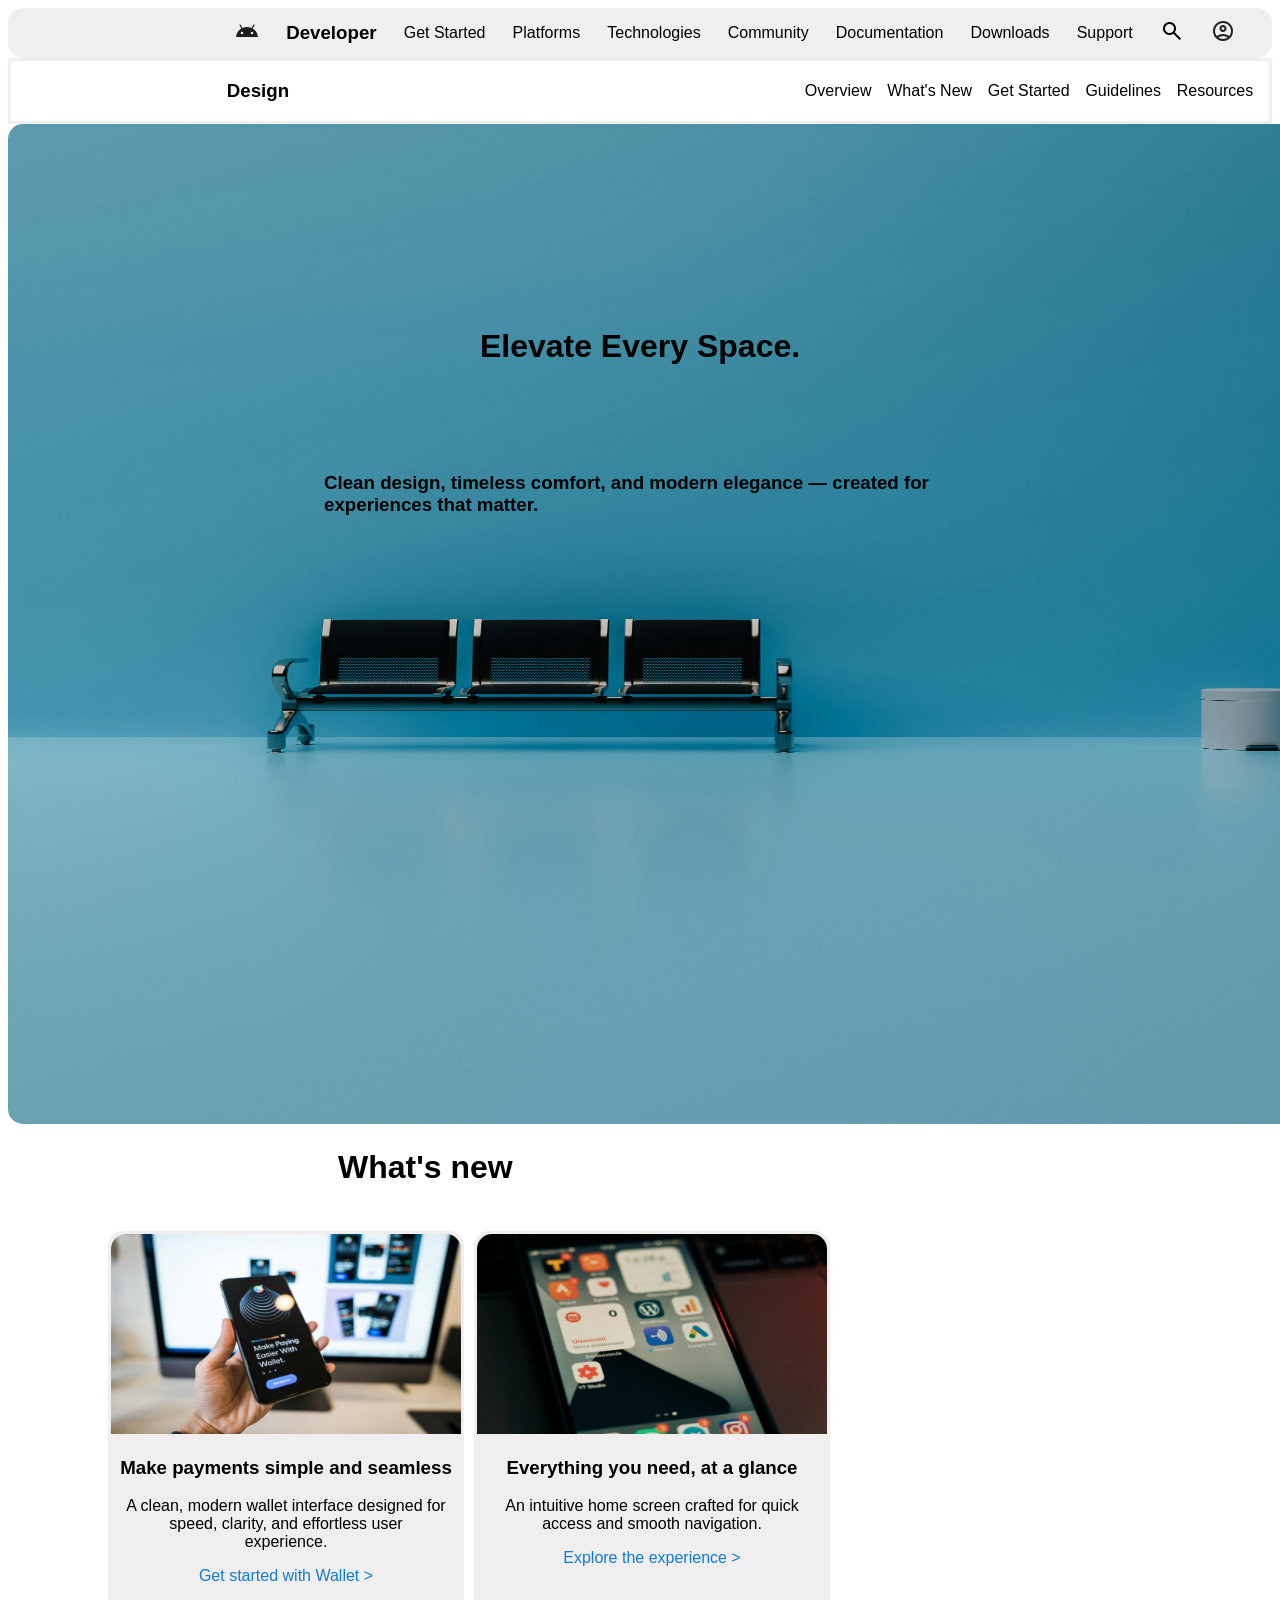
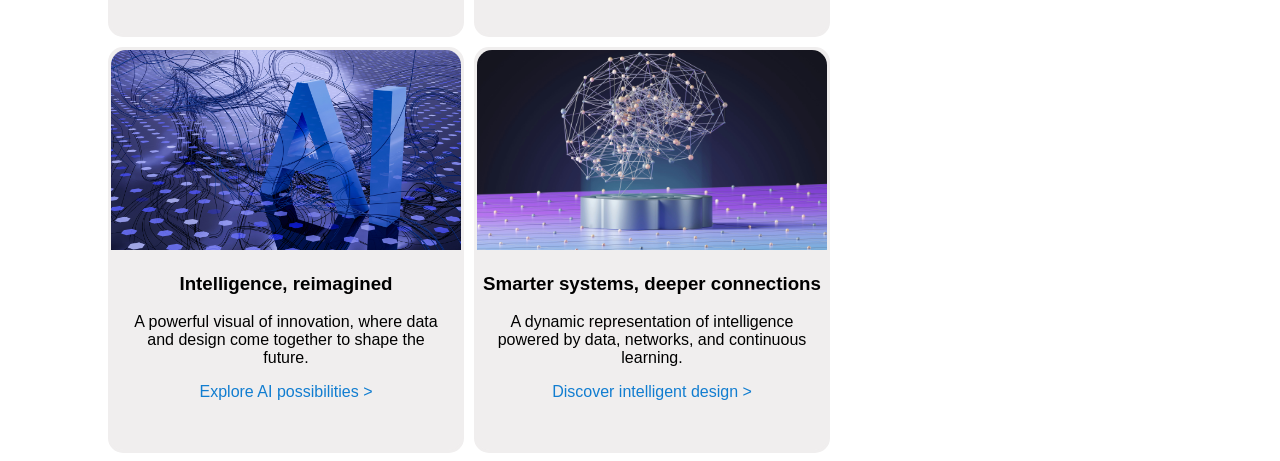
==== index.html @ dabdf456 "Rename aditya_project.html to index.html" ====
<!DOCTYPE html>
<html lang="en">
<head>
    <meta charset="UTF-8">
    <meta name="viewport" content="width=device-width, initial-scale=1.0">
    <title>website project</title>
    <link rel="stylesheet" href="https://fonts.googleapis.com/css2?family=Material+Symbols+Outlined:opsz,wght,FILL,GRAD@20..48,100..700,0..1,-50..200&icon_names=search&icon_names=account_circle" />
    <link rel="stylesheet" href="aditya_project.css">
</head>
<body>
    <div class="whole_content">
    <div id="outside">
        <div class="icon upper"><svg xmlns="http://www.w3.org/2000/svg" height="24px" viewBox="0 -960 960 960" width="24px" fill="#1f1f1f"><path d="M40-240q9-107 65.5-197T256-580l-74-128q-6-9-3-19t13-15q8-5 18-2t16 12l74 128q86-36 180-36t180 36l74-128q6-9 16-12t18 2q10 5 13 15t-3 19l-74 128q94 53 150.5 143T920-240H40Zm275.5-124.5Q330-379 330-400t-14.5-35.5Q301-450 280-450t-35.5 14.5Q230-421 230-400t14.5 35.5Q259-350 280-350t35.5-14.5Zm400 0Q730-379 730-400t-14.5-35.5Q701-450 680-450t-35.5 14.5Q630-421 630-400t14.5 35.5Q659-350 680-350t35.5-14.5Z"/></svg></div>
        <div class="upper dev"><h3>Developer</h3></div>
        <div class="upper icon">Get Started</div>
        <div class="upper icon">Platforms</div>
        <div class="upper icon">Technologies</div>
        <div class="upper icon">Community</div>
        <div class="upper icon">Documentation</div>
        <div class="upper icon">Downloads</div>
        <div class="upper icon">Support</div>
        <div class="upper"><span class="material-symbols-outlined">search</span></div>
        <input type="checkbox" id="check">
        <label for="check">
        <div class="upper profile"><svg xmlns="http://www.w3.org/2000/svg" height="24px" viewBox="0 -960 960 960" width="24px" fill="#1f1f1f"><path d="M234-276q51-39 114-61.5T480-360q69 0 132 22.5T726-276q35-41 54.5-93T800-480q0-133-93.5-226.5T480-800q-133 0-226.5 93.5T160-480q0 59 19.5 111t54.5 93Zm146.5-204.5Q340-521 340-580t40.5-99.5Q421-720 480-720t99.5 40.5Q620-639 620-580t-40.5 99.5Q539-440 480-440t-99.5-40.5ZM480-80q-83 0-156-31.5T197-197q-54-54-85.5-127T80-480q0-83 31.5-156T197-763q54-54 127-85.5T480-880q83 0 156 31.5T763-763q54 54 85.5 127T880-480q0 83-31.5 156T763-197q-54 54-127 85.5T480-80Zm100-95.5q47-15.5 86-44.5-39-29-86-44.5T480-280q-53 0-100 15.5T294-220q39 29 86 44.5T480-160q53 0 100-15.5ZM523-537q17-17 17-43t-17-43q-17-17-43-17t-43 17q-17 17-17 43t17 43q17 17 43 17t43-17Zm-43-43Zm0 360Z"/></svg></div></label>
               <div class="account">
                <div class="user">
                <div><svg xmlns="http://www.w3.org/2000/svg" height="24px" viewBox="0 -960 960 960" width="24px" fill="#1f1f1f"><path d="M234-276q51-39 114-61.5T480-360q69 0 132 22.5T726-276q35-41 54.5-93T800-480q0-133-93.5-226.5T480-800q-133 0-226.5 93.5T160-480q0 59 19.5 111t54.5 93Zm146.5-204.5Q340-521 340-580t40.5-99.5Q421-720 480-720t99.5 40.5Q620-639 620-580t-40.5 99.5Q539-440 480-440t-99.5-40.5ZM480-80q-83 0-156-31.5T197-197q-54-54-85.5-127T80-480q0-83 31.5-156T197-763q54-54 127-85.5T480-880q83 0 156 31.5T763-763q54 54 85.5 127T880-480q0 83-31.5 156T763-197q-54 54-127 85.5T480-80Zm100-95.5q47-15.5 86-44.5-39-29-86-44.5T480-280q-53 0-100 15.5T294-220q39 29 86 44.5T480-160q53 0 100-15.5ZM523-537q17-17 17-43t-17-43q-17-17-43-17t-43 17q-17 17-17 43t17 43q17 17 43 17t43-17Zm-43-43Zm0 360Z"/></svg></div>
                <div>Aditya</div>
                <label for="check">
                <div class="profile"><svg xmlns="http://www.w3.org/2000/svg" height="24px" viewBox="0 -960 960 960" width="24px" fill="#1f1f1f"><path d="m256-200-56-56 224-224-224-224 56-56 224 224 224-224 56 56-224 224 224 224-56 56-224-224-224 224Z"/></svg></div></label>
                </div>
                <div class="userid">@Aditya_2xxx</div>
                <div class="account_view">View your account</div>
                <hr>
                <div class="andriod page_account">
                <div class="andriod_logo"><svg xmlns="http://www.w3.org/2000/svg" height="24px" viewBox="0 -960 960 960" width="24px" fill="#1f1f1f"><path d="M40-240q9-107 65.5-197T256-580l-74-128q-6-9-3-19t13-15q8-5 18-2t16 12l74 128q86-36 180-36t180 36l74-128q6-9 16-12t18 2q10 5 13 15t-3 19l-74 128q94 53 150.5 143T920-240H40Zm275.5-124.5Q330-379 330-400t-14.5-35.5Q301-450 280-450t-35.5 14.5Q230-421 230-400t14.5 35.5Q259-350 280-350t35.5-14.5Zm400 0Q730-379 730-400t-14.5-35.5Q701-450 680-450t-35.5 14.5Q630-421 630-400t14.5 35.5Q659-350 680-350t35.5-14.5Z"/></svg></div>
                <div>Andriod</div>
                </div>
                <div class="switch page_account">
                <div><svg xmlns="http://www.w3.org/2000/svg" height="24px" viewBox="0 -960 960 960" width="24px" fill="#1f1f1f"><path d="M645-555q35-35 35-85t-35-85q-35-35-85-35t-85 35q-35 35-35 85t35 85q35 35 85 35t85-35ZM320-330q45-53 108-81.5T560-440q69 0 132 28.5T800-330v-470H320v470Zm0 90q-33 0-56.5-23.5T240-320v-480q0-33 23.5-56.5T320-880h480q33 0 56.5 23.5T880-800v480q0 33-23.5 56.5T800-240H320ZM160-80q-33 0-56.5-23.5T80-160v-560h80v560h560v80H160Zm371.5-531.5Q520-623 520-640t11.5-28.5Q543-680 560-680t28.5 11.5Q600-657 600-640t-11.5 28.5Q577-600 560-600t-28.5-11.5ZM428-320h264q-29-20-63-30t-69-10q-35 0-69 10t-63 30Zm132-245Z"/></svg></div>
                <div>Switch account</div>
                </div>
                <div class="sign page_account">
                <div><svg xmlns="http://www.w3.org/2000/svg" height="24px" viewBox="0 -960 960 960" width="24px" fill="#1f1f1f"><path d="M200-120q-33 0-56.5-23.5T120-200v-560q0-33 23.5-56.5T200-840h280v80H200v560h280v80H200Zm440-160-55-58 102-102H360v-80h327L585-622l55-58 200 200-200 200Z"/></svg></div>
                <div>Sign out</div>
                </div>
                <hr>
                <div class="setting page_account">
                <div><svg xmlns="http://www.w3.org/2000/svg" height="24px" viewBox="0 -960 960 960" width="24px" fill="#1f1f1f"><path d="m370-80-16-128q-13-5-24.5-12T307-235l-119 50L78-375l103-78q-1-7-1-13.5v-27q0-6.5 1-13.5L78-585l110-190 119 50q11-8 23-15t24-12l16-128h220l16 128q13 5 24.5 12t22.5 15l119-50 110 190-103 78q1 7 1 13.5v27q0 6.5-2 13.5l103 78-110 190-118-50q-11 8-23 15t-24 12L590-80H370Zm70-80h79l14-106q31-8 57.5-23.5T639-327l99 41 39-68-86-65q5-14 7-29.5t2-31.5q0-16-2-31.5t-7-29.5l86-65-39-68-99 42q-22-23-48.5-38.5T533-694l-13-106h-79l-14 106q-31 8-57.5 23.5T321-633l-99-41-39 68 86 64q-5 15-7 30t-2 32q0 16 2 31t7 30l-86 65 39 68 99-42q22 23 48.5 38.5T427-266l13 106Zm42-180q58 0 99-41t41-99q0-58-41-99t-99-41q-59 0-99.5 41T342-480q0 58 40.5 99t99.5 41Zm-2-140Z"/></svg></div>
                <div>Setting</div>
                </div>
                <div class="appearance page_account">
                <div><svg xmlns="http://www.w3.org/2000/svg" height="24px" viewBox="0 -960 960 960" width="24px" fill="#1f1f1f"><path d="M440-760v-160h80v160h-80Zm266 110-56-56 113-114 56 57-113 113Zm54 210v-80h160v80H760Zm3 299L650-254l56-56 114 112-57 57ZM254-650 141-763l57-57 112 114-56 56Zm-14 450h180q25 0 42.5-17.5T480-260q0-25-17-42.5T421-320h-51l-20-48q-14-33-44-52.5T240-440q-50 0-85 35t-35 85q0 50 35 85t85 35Zm0 80q-83 0-141.5-58.5T40-320q0-83 58.5-141.5T240-520q60 0 109.5 32.5T423-400q58 0 97.5 43T560-254q-2 57-42.5 95.5T420-120H240Zm320-134q-5-20-10-39t-10-39q45-19 72.5-59t27.5-89q0-66-47-113t-113-47q-60 0-105 39t-53 99q-20-5-41-9t-41-9q14-88 82.5-144T480-720q100 0 170 70t70 170q0 77-44 138.5T560-254Zm-79-226Z"/></svg></div>
                <div>Appearance (Light / Dark)</div>
                </div>
                <div class="language page_account">
                <div><svg xmlns="http://www.w3.org/2000/svg" height="24px" viewBox="0 -960 960 960" width="24px" fill="#1f1f1f"><path d="M325-111.5q-73-31.5-127.5-86t-86-127.5Q80-398 80-480.5t31.5-155q31.5-72.5 86-127t127.5-86Q398-880 480.5-880t155 31.5q72.5 31.5 127 86t86 127Q880-563 880-480.5T848.5-325q-31.5 73-86 127.5t-127 86Q563-80 480.5-80T325-111.5ZM480-162q26-36 45-75t31-83H404q12 44 31 83t45 75Zm-104-16q-18-33-31.5-68.5T322-320H204q29 50 72.5 87t99.5 55Zm208 0q56-18 99.5-55t72.5-87H638q-9 38-22.5 73.5T584-178ZM170-400h136q-3-20-4.5-39.5T300-480q0-21 1.5-40.5T306-560H170q-5 20-7.5 39.5T160-480q0 21 2.5 40.5T170-400Zm216 0h188q3-20 4.5-39.5T580-480q0-21-1.5-40.5T574-560H386q-3 20-4.5 39.5T380-480q0 21 1.5 40.5T386-400Zm268 0h136q5-20 7.5-39.5T800-480q0-21-2.5-40.5T790-560H654q3 20 4.5 39.5T660-480q0 21-1.5 40.5T654-400Zm-16-240h118q-29-50-72.5-87T584-782q18 33 31.5 68.5T638-640Zm-234 0h152q-12-44-31-83t-45-75q-26 36-45 75t-31 83Zm-200 0h118q9-38 22.5-73.5T376-782q-56 18-99.5 55T204-640Z"/></svg></div>
                <div>Language</div>
                </div>
                <hr>
                <div class="device page_account">
                <div><svg xmlns="http://www.w3.org/2000/svg" height="24px" viewBox="0 -960 960 960" width="24px" fill="#1f1f1f"><path d="M200-520v-40q0-72 32.5-131.5T320-789l-75-75 35-36 85 85q26-12 55.5-18.5T480-840q30 0 59.5 6.5T595-815l85-85 35 36-75 75q55 38 87.5 97.5T760-560v40H200Zm428.5-91.5Q640-623 640-640t-11.5-28.5Q617-680 600-680t-28.5 11.5Q560-657 560-640t11.5 28.5Q583-600 600-600t28.5-11.5Zm-240 0Q400-623 400-640t-11.5-28.5Q377-680 360-680t-28.5 11.5Q320-657 320-640t11.5 28.5Q343-600 360-600t28.5-11.5Zm-107 490Q200-203 200-320v-160h560v160q0 117-81.5 198.5T480-40q-117 0-198.5-81.5Z"/></svg></div>
                <div>My device</div>
                </div>
                <div class="cloud page_account">
                <div><svg xmlns="http://www.w3.org/2000/svg" height="24px" viewBox="0 -960 960 960" width="24px" fill="#1f1f1f"><path d="M260-160q-91 0-155.5-63T40-377q0-78 47-139t123-78q25-92 100-149t170-57q117 0 198.5 81.5T760-520q69 8 114.5 59.5T920-340q0 75-52.5 127.5T740-160H260Zm0-80h480q42 0 71-29t29-71q0-42-29-71t-71-29h-60v-80q0-83-58.5-141.5T480-720q-83 0-141.5 58.5T280-520h-20q-58 0-99 41t-41 99q0 58 41 99t99 41Zm220-240Z"/></svg></div>
                <div>icloud</div>
                </div>
                <div class="sync page_account">
                <div><svg xmlns="http://www.w3.org/2000/svg" height="24px" viewBox="0 -960 960 960" width="24px" fill="#1f1f1f"><path d="M160-160v-80h110l-16-14q-52-46-73-105t-21-119q0-111 66.5-197.5T400-790v84q-72 26-116 88.5T240-478q0 45 17 87.5t53 78.5l10 10v-98h80v240H160Zm400-10v-84q72-26 116-88.5T720-482q0-45-17-87.5T650-648l-10-10v98h-80v-240h240v80H690l16 14q49 49 71.5 106.5T800-482q0 111-66.5 197.5T560-170Z"/></svg></div>
                <div>Sync & Backup</div>
                </div>
                <div class="cart page_account">
                <div><svg xmlns="http://www.w3.org/2000/svg" height="24px" viewBox="0 -960 960 960" width="24px" fill="#1f1f1f"><path d="M440-600v-120H320v-80h120v-120h80v120h120v80H520v120h-80ZM223.5-103.5Q200-127 200-160t23.5-56.5Q247-240 280-240t56.5 23.5Q360-193 360-160t-23.5 56.5Q313-80 280-80t-56.5-23.5Zm400 0Q600-127 600-160t23.5-56.5Q647-240 680-240t56.5 23.5Q760-193 760-160t-23.5 56.5Q713-80 680-80t-56.5-23.5ZM40-800v-80h131l170 360h280l156-280h91L692-482q-11 20-29.5 31T622-440H324l-44 80h480v80H280q-45 0-68.5-39t-1.5-79l54-98-144-304H40Z"/></svg></div>
                <div>Add Shopping Cart</div>
                </div>
                <div class="accessibility page_account">
                <div><svg xmlns="http://www.w3.org/2000/svg" height="24px" viewBox="0 -960 960 960" width="24px" fill="#1f1f1f"><path d="M423.5-743.5Q400-767 400-800t23.5-56.5Q447-880 480-880t56.5 23.5Q560-833 560-800t-23.5 56.5Q513-720 480-720t-56.5-23.5ZM360-80v-520q-60-5-122-15t-118-25l20-80q78 21 166 30.5t174 9.5q86 0 174-9.5T820-720l20 80q-56 15-118 25t-122 15v520h-80v-240h-80v240h-80Z"/></svg></div>
                <div>Accessibility</div>
                </div>
                <div class="contact page_account">
                <div><svg xmlns="http://www.w3.org/2000/svg" height="24px" viewBox="0 -960 960 960" width="24px" fill="#1f1f1f"><path d="m480-80-10-120h-10q-142 0-241-99t-99-241q0-142 99-241t241-99q71 0 132.5 26.5t108 73q46.5 46.5 73 108T800-540q0 75-24.5 144t-67 128q-42.5 59-101 107T480-80Zm80-146q71-60 115.5-140.5T720-540q0-109-75.5-184.5T460-800q-109 0-184.5 75.5T200-540q0 109 75.5 184.5T460-280h100v54Zm-72-107q12-12 12-29t-12-29q-12-12-29-12t-29 12q-12 12-12 29t12 29q12 12 29 12t29-12Zm-58-115h60q0-30 6-42t38-44q18-18 30-39t12-45q0-51-34.5-76.5T460-720q-44 0-74 24.5T344-636l56 22q5-17 19-33.5t41-16.5q27 0 40.5 15t13.5 33q0 17-10 30.5T480-558q-35 30-42.5 47.5T430-448Zm30-65Z"/></svg></div>
                <div>Contact Support</div>
                </div>
               </div>
    </div>
    <div id="outside_first">
        <div class="lower design"><h3 class="heading1">Design</h3></div>
        <div class="lower lower2">Overview</div>
        <div class="lower lower2">What's New</div>
        <div class="lower lower2">Get Started</div>
        <div class="lower lower2">Guidelines</div>
        <div class="lower lower2">Resources</div>
    </div>
    <div id="first_page">
        <img src="ak7.jpg" alt="features image" height="1000px" width="1500px" class="iimag">
        <h1 class="main_page main_page1">Elevate Every Space.</h1>
        <h3 class="main_page main_page2">Clean design, timeless comfort, and modern elegance — created for experiences that matter.</h3>
    </div>
    <div><h1 class="outside_sec">What's new</h1></div>
    <div id="outside_third">
        <div class="card1 card">
            <img class="card_image" src="ak6.jpg" alt="featuresimage" height="200px" width="350px">
            <h3  class="card_head">Make payments simple and seamless</h3>
            <p class="card_detail">A clean, modern wallet interface designed for speed, clarity, and effortless user experience.</p>
            <p class="card_going">Get started with Wallet ></p>
        </div>
        <div class="card2 card">
            <img class="card_image" src="ak5.jpg" alt="featuresimage" height="200px" width="350px">
            <h3  class="card_head">Everything you need, at a glance</h3>
            <p class="card_detail">An intuitive home screen crafted for quick access and smooth navigation.</p>
            <p class="card_going">Explore the experience ></p>
        </div>
        <div class="card3 card">
            <img class="card_image" src="ak11.jpg" alt="featuresimage" height="200px" width="350px">
            <h3 class="card_head">Intelligence, reimagined</h3>
            <p class="card_detail">A powerful visual of innovation, where data and design come together to shape the future.</p>
            <p class="card_going">Explore AI possibilities ></p>
        </div>
        <div class="card4 card">
            <img class="card_image" src="ak9.jpg" alt="featuresimage" height="200px" width="350px">
            <h3 class="card_head">Smarter systems, deeper connections</h3>
            <p class="card_detail">A dynamic representation of intelligence powered by data, networks, and continuous learning.</p>
            <p class="card_going">Discover intelligent design ></p>
        </div>
    </div>
</body>
</html>
---- aditya_project.css ----
*{
    font-family: Arial, Helvetica, sans-serif;
}
#outside{
    display: flex;
    justify-content: space-evenly;
    align-items: center;
    background-color: rgb(240, 238, 238);
    padding: 0px 10px 0px 200px;
    border-radius: 15px;
    height: 50px;
    cursor: pointer;
}
#check{
    display: none;
}
.profile{
    cursor: pointer;
}
#outside_first{
    display: flex;
    justify-content: space-evenly;
    align-items: center;
    border: 3px solid rgb(240, 238, 238);
    height: 60px;
    padding-left: 200px;
    cursor: pointer;
}
.iimag{
    border-radius: 15px;
}
#first_page{
    position: relative;
}
.heading1{
    padding-right: 500px;
}
.outside_sec{
    font-family:'Lucida Sans', 'Lucida Sans Regular', 'Lucida Grande', 'Lucida Sans Unicode', Geneva, Verdana, sans-serif ;
    height: 60px; 
    padding-left: 330px;
}
#outside_third{
    padding-left: 380px;
    padding-right: 380px;
    display: flex;
    flex-wrap: wrap;
    justify-items: center
}
.card{
    border: 3px solid rgb(240, 238, 238);
    background-color: rgb(240, 238, 238);
    border-radius: 15px;
    height: 400px;
    width: 350px;
    transition: 0.7s ease-in;
}
.card1{
    margin-right: 5px;
    margin-bottom: 5px;
}
.card2{
    margin: 0px 10px 10px 0px;
    margin-left: 5px;
    margin-bottom: 5px;
}.card3{
    margin-right: 5px;
    margin-top: 5px;
}.card4{
    margin-left: 5px;
    margin-top: 5px;
}
.card_image{
    border-radius: 15px 15px 0px 0px;
}
.card_head{
    text-align: center;
}
.card_detail{
    text-align: center;
    padding-right: 15px;
    padding-left: 15px;
}
.card_going{
    text-align: center;
    color: rgb(17, 125, 208);
    font-weight:500;
    cursor:pointer;
    transition: 1s ease-in;
}
.upper{
    transition: 0.2s ease-in;
}
.lower{
    transition: 0.2s ease-in;
}
.main_page1{
    cursor: crosshair;
    transition: 0.2s ease-in;
    position: absolute;
    top: 20%;
    left: 50%;
    transform: translate(-50%, -50%);
}
.main_page2{
    cursor: crosshair;
    transition: 0.2s ease-in;
    position: absolute;
    top: 35%;
    left: 50%;
    transform: translate(-50%, -50%);
}
.card:hover{
    box-shadow: 0px 10px 20px black;  
}
.card_going:hover{
    zoom: 105%;
}
.upper:hover{
    text-decoration: underline; 
}
.lower:hover{
    font-size: 17px;
    text-decoration: underline;
}
.design:hover{
    text-decoration: none;
}
.account{
    height: 580px;
    width: 300px;
    background-color: white;
    border-radius: 5px;
    z-index: 2;
    position:fixed;
    top: 70px;
    right: -500px;
    transition: 0.7s ease-in;
}
#check:checked ~ .account{
    position: fixed;
    right :2px;
}
.user{
    display:flex;
    justify-content: space-between
    
}
.user_icon{
    position: absolute;
    left: 50px;
}
.userid{
    text-align: center;
}
.account_view{
    text-align: center;
    color: rgb(17, 125, 208);
}
.page_account{
    display: flex;
    padding-bottom: 10px;
}
.account_view:hover{
    text-decoration: underline;
}
.page_account:hover{
    text-decoration: underline;
}
@media(max-width:1090px){
    #outside{
        padding: 0px 0px 0px 0px;
    }
}
@media(max-width:800px){
    .icon{
        display:none;
    }
}
@media(max-width:1200px){
    .heading1{
    padding-right: 300px;
}
}
@media(max-width:1060px){
    .heading1{
    padding-right: 30px;
}
}
@media(max-width:850px){
    #outside_first{
        padding-left: 0px;
    }
}
@media(max-width:850px){
    .lower2{
        display: none;
    }
}
@media(max-width:820px){
    .outside_sec{
    padding-left: 50px;
}
}
@media(max-width:1300px){
    #outside_third{
    padding-left: 100px;
    padding-right: 100px;
    }
}
@media(max-width:965px){
    #outside_third{
    padding-left: 20px;
    padding-right: 20px;
    }
}
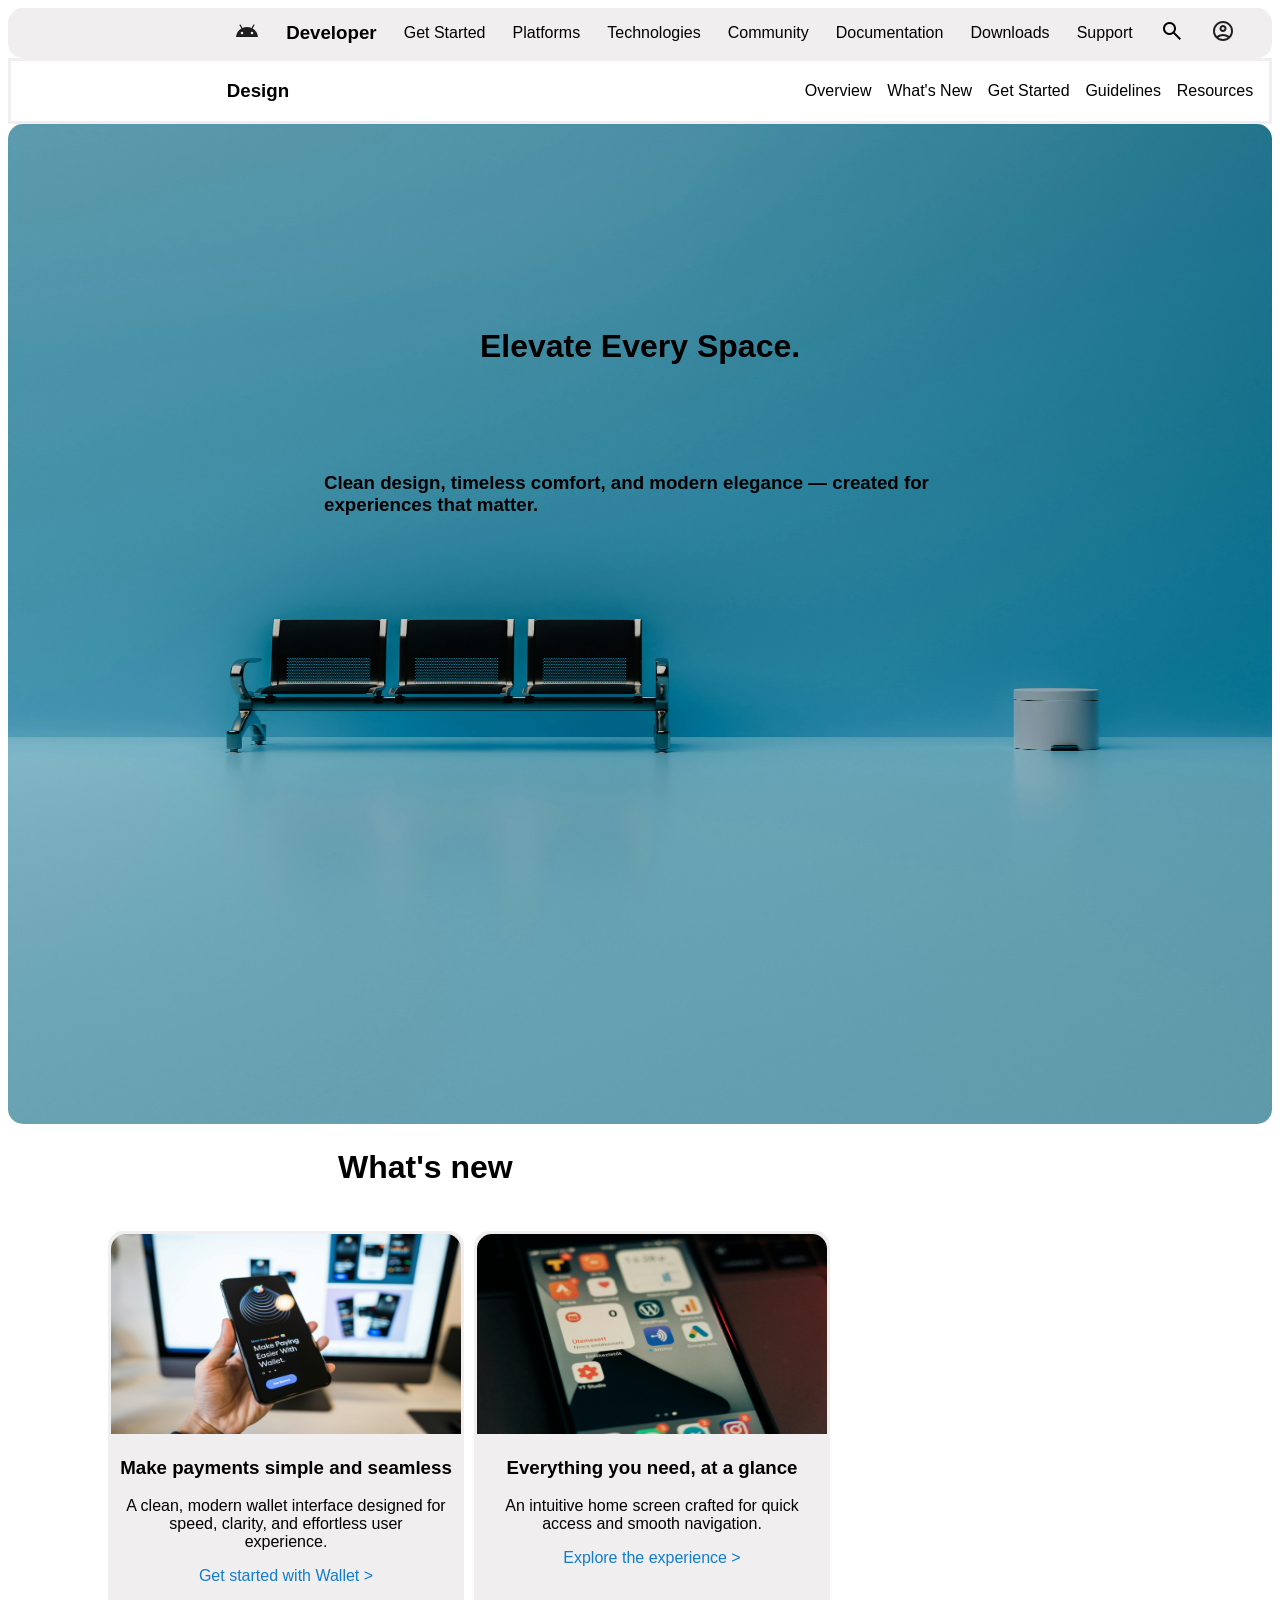
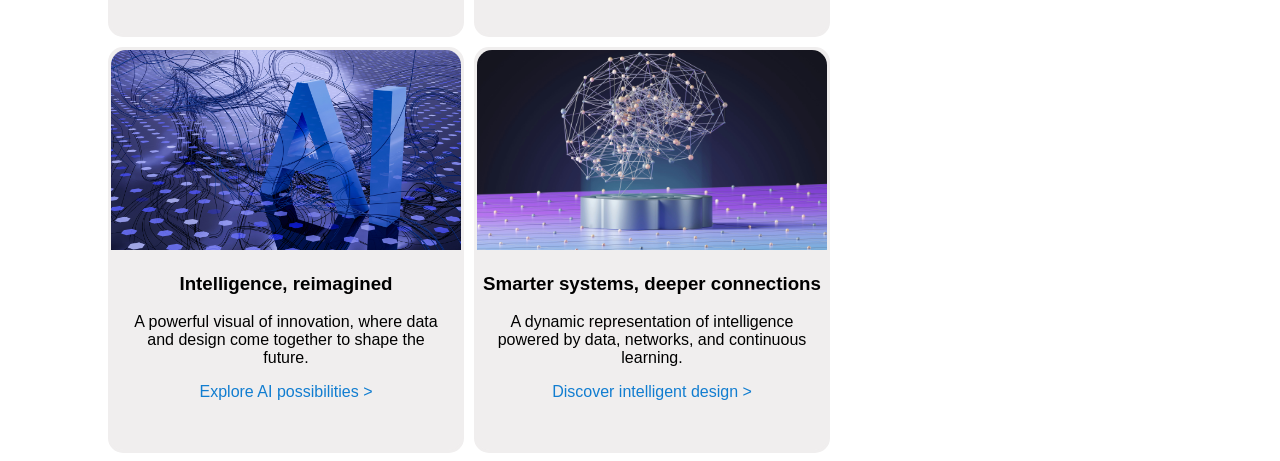
==== commit d68a139d: "responsive problem solved" ====
--- a/index.html
+++ b/index.html
@@ -94,7 +94,7 @@
         <div class="lower lower2">Resources</div>
     </div>
     <div id="first_page">
-        <img src="ak7.jpg" alt="features image" height="1000px" width="1500px" class="iimag">
+        <img src="ak7.jpg" alt="features image" height="1000px" class="iimag">
         <h1 class="main_page main_page1">Elevate Every Space.</h1>
         <h3 class="main_page main_page2">Clean design, timeless comfort, and modern elegance — created for experiences that matter.</h3>
     </div>
--- a/aditya_project.css
+++ b/aditya_project.css
@@ -28,6 +28,7 @@
 }
 .iimag{
     border-radius: 15px;
+    width: 100%;
 }
 #first_page{
     position: relative;
